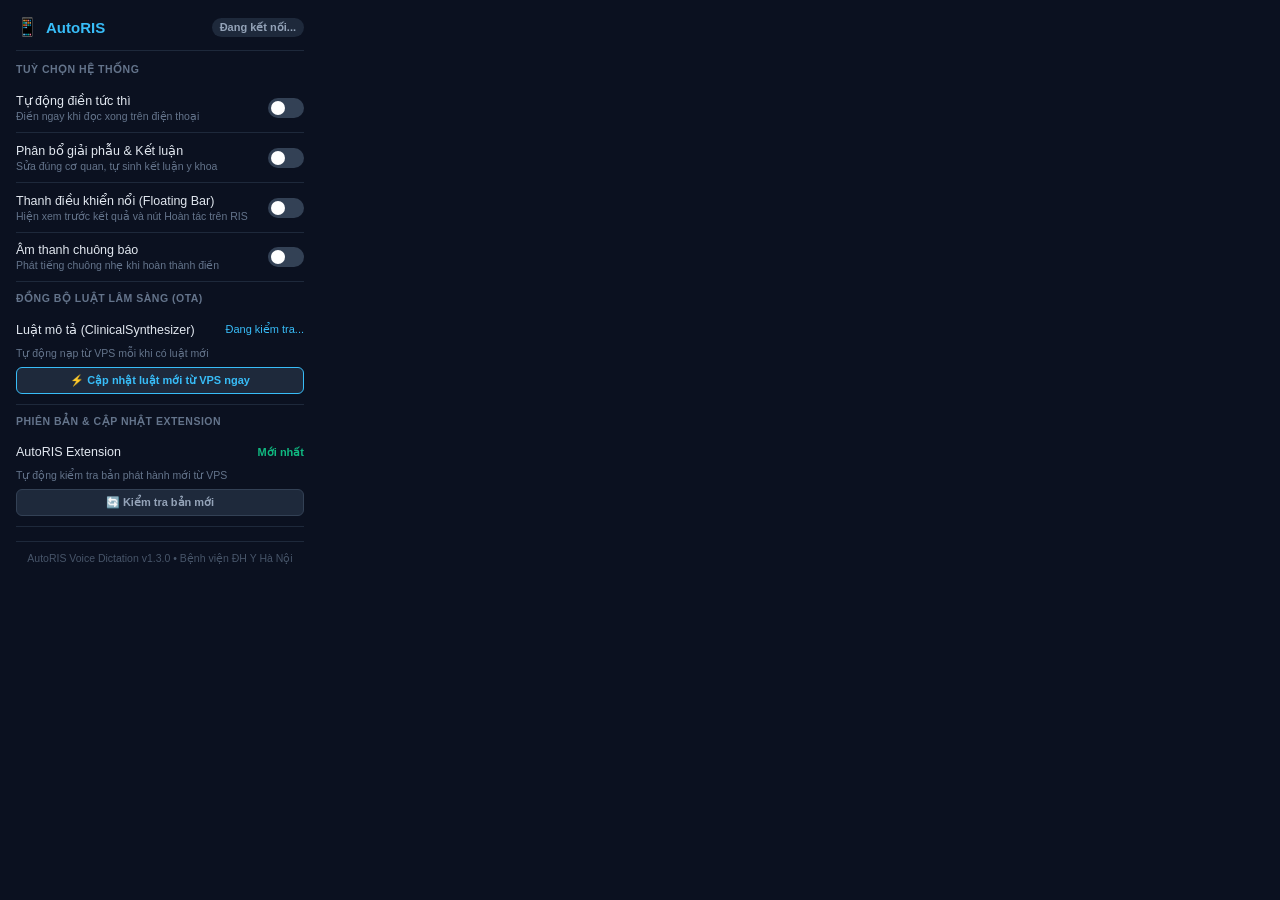
==== chrome_extension/popup.html @ aef82b07 "feat(secretary): implement Human-like AI Medical Secretary Agent and Clinical Safety Guard v1.3.0" ====
<!DOCTYPE html>
<html lang="vi">
<head>
  <meta charset="UTF-8">
  <title>AutoRIS - Cài đặt</title>
  <style>
    body {
      width: 320px;
      margin: 0;
      padding: 16px;
      background-color: #0b1120;
      color: #f8fafc;
      font-family: -apple-system, BlinkMacSystemFont, "Segoe UI", Roboto, sans-serif;
      box-sizing: border-box;
    }
    .header {
      display: flex;
      align-items: center;
      justify-content: space-between;
      border-bottom: 1px solid #1e293b;
      padding-bottom: 12px;
      margin-bottom: 12px;
    }
    .title-box {
      display: flex;
      align-items: center;
      gap: 8px;
    }
    .logo-icon {
      font-size: 18px;
    }
    h1 {
      font-size: 15px;
      font-weight: 700;
      margin: 0;
      color: #38bdf8;
    }
    .status-badge {
      font-size: 11px;
      font-weight: 600;
      padding: 3px 8px;
      border-radius: 9999px;
      background: #1e293b;
      color: #94a3b8;
      display: inline-flex;
      align-items: center;
      gap: 4px;
    }
    .status-online {
      background: rgba(16, 185, 129, 0.15);
      color: #34d399;
      border: 1px solid rgba(16, 185, 129, 0.3);
    }
    .status-offline {
      background: rgba(239, 68, 68, 0.15);
      color: #f87171;
      border: 1px solid rgba(239, 68, 68, 0.3);
    }
    .section-title {
      font-size: 10.5px;
      font-weight: 700;
      text-transform: uppercase;
      letter-spacing: 0.5px;
      color: #64748b;
      margin-top: 10px;
      margin-bottom: 8px;
    }
    .toggle-row {
      display: flex;
      align-items: center;
      justify-content: space-between;
      padding: 10px 0;
      border-bottom: 1px solid #1e293b;
    }
    .toggle-row:last-of-type {
      border-bottom: none;
    }
    .toggle-label {
      font-size: 12.5px;
      font-weight: 500;
      color: #e2e8f0;
    }
    .toggle-desc {
      font-size: 10.5px;
      color: #64748b;
      margin-top: 2px;
    }
    /* Switch */
    .switch {
      position: relative;
      display: inline-block;
      width: 36px;
      height: 20px;
      flex-shrink: 0;
    }
    .switch input { opacity: 0; width: 0; height: 0; }
    .slider {
      position: absolute;
      cursor: pointer;
      top: 0; left: 0; right: 0; bottom: 0;
      background-color: #334155;
      transition: .25s ease;
      border-radius: 20px;
    }
    .slider:before {
      position: absolute;
      content: "";
      height: 14px;
      width: 14px;
      left: 3px;
      bottom: 3px;
      background-color: white;
      transition: .25s ease;
      border-radius: 50%;
    }
    input:checked + .slider { background-color: #0284c7; }
    input:checked + .slider:before { transform: translateX(16px); }

    .footer-info {
      margin-top: 14px;
      padding-top: 10px;
      border-top: 1px solid #1e293b;
      font-size: 10.5px;
      color: #475569;
      text-align: center;
    }
  </style>
</head>
<body>
  <div class="header">
    <div class="title-box">
      <span class="logo-icon">📱</span>
      <h1>AutoRIS</h1>
    </div>
    <span id="server-status-badge" class="status-badge">Đang kết nối...</span>
  </div>

  <div class="section-title">Tuỳ chọn hệ thống</div>

  <div class="toggle-row">
    <div>
      <div class="toggle-label">Tự động điền tức thì</div>
      <div class="toggle-desc">Điền ngay khi đọc xong trên điện thoại</div>
    </div>
    <label class="switch">
      <input type="checkbox" id="auto-apply">
      <span class="slider"></span>
    </label>
  </div>

  <div class="toggle-row">
    <div>
      <div class="toggle-label">Phân bổ giải phẫu & Kết luận</div>
      <div class="toggle-desc">Sửa đúng cơ quan, tự sinh kết luận y khoa</div>
    </div>
    <label class="switch">
      <input type="checkbox" id="smart-synthesize">
      <span class="slider"></span>
    </label>
  </div>

  <div class="toggle-row">
    <div>
      <div class="toggle-label">Thanh điều khiển nổi (Floating Bar)</div>
      <div class="toggle-desc">Hiện xem trước kết quả và nút Hoàn tác trên RIS</div>
    </div>
    <label class="switch">
      <input type="checkbox" id="show-floating-bar">
      <span class="slider"></span>
    </label>
  </div>

  <div class="toggle-row">
    <div>
      <div class="toggle-label">Âm thanh chuông báo</div>
      <div class="toggle-desc">Phát tiếng chuông nhẹ khi hoàn thành điền</div>
    </div>
    <label class="switch">
      <input type="checkbox" id="play-chime">
      <span class="slider"></span>
    </label>
  </div>

  <div class="section-title">Đồng bộ luật lâm sàng (OTA)</div>
  <div class="toggle-row" style="flex-direction:column; align-items:flex-start; gap:8px;">
    <div style="display:flex; justify-content:space-between; width:100%; align-items:center;">
      <span class="toggle-label">Luật mô tả (ClinicalSynthesizer)</span>
      <span id="synthesizer-status" style="font-size:11px; color:#38bdf8;">Đang kiểm tra...</span>
    </div>
    <div class="toggle-desc" id="synthesizer-sync-desc">Tự động nạp từ VPS mỗi khi có luật mới</div>
    <button id="btn-sync-synthesizer" style="width:100%; padding:6px 10px; background:#1e293b; color:#38bdf8; border:1px solid #38bdf8; border-radius:6px; cursor:pointer; font-size:11px; font-weight:600;">
      ⚡ Cập nhật luật mới từ VPS ngay
    </button>
  </div>

  <div class="section-title">Phiên bản & Cập nhật Extension</div>
  <div class="toggle-row" style="flex-direction:column; align-items:flex-start; gap:8px;">
    <div style="display:flex; justify-content:space-between; width:100%; align-items:center;">
      <span class="toggle-label" id="ext-version-label">AutoRIS Extension</span>
      <span id="ext-update-status" style="font-size:11px; color:#10b981; font-weight:600;">Mới nhất</span>
    </div>
    <div class="toggle-desc" id="ext-update-desc">Tự động kiểm tra bản phát hành mới từ VPS</div>
    <div style="display:flex; gap:6px; width:100%;">
      <button id="btn-check-ext-update" style="flex:1; padding:6px 8px; background:#1e293b; color:#94a3b8; border:1px solid #334155; border-radius:6px; cursor:pointer; font-size:11px; font-weight:600;">
        🔄 Kiểm tra bản mới
      </button>
      <button id="btn-download-ext-update" style="flex:1; display:none; padding:6px 8px; background:linear-gradient(135deg, #0284c7 0%, #0369a1 100%); color:#fff; border:none; border-radius:6px; cursor:pointer; font-size:11px; font-weight:700;">
        🚀 Cập nhật ngay (ZIP)
      </button>
    </div>
  </div>

  <div class="footer-info">
    AutoRIS Voice Dictation v1.3.0 • Bệnh viện ĐH Y Hà Nội
  </div>

  <script src="defaults.js"></script>
  <script src="popup.js"></script>
</body>
</html>
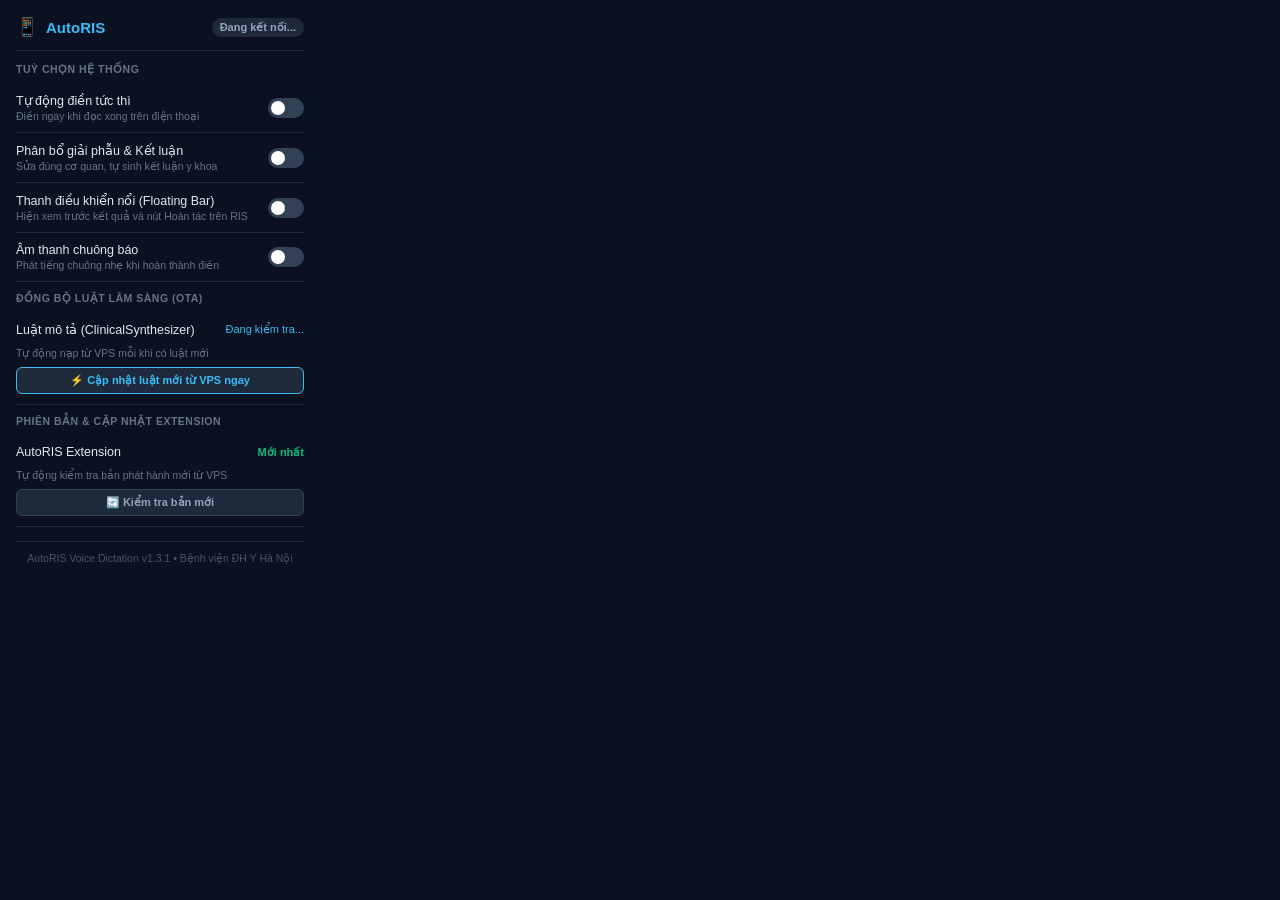
==== commit d9afb7ab: "feat(agent): upgrade to AI Medical Secretary & Clinical Safety Guard v1.3.1 - Add Clinical Immunity " ====
--- a/chrome_extension/popup.html
+++ b/chrome_extension/popup.html
@@ -211,7 +211,7 @@
   </div>
 
   <div class="footer-info">
-    AutoRIS Voice Dictation v1.3.0 • Bệnh viện ĐH Y Hà Nội
+    AutoRIS Voice Dictation v1.3.1 • Bệnh viện ĐH Y Hà Nội
   </div>
 
   <script src="defaults.js"></script>
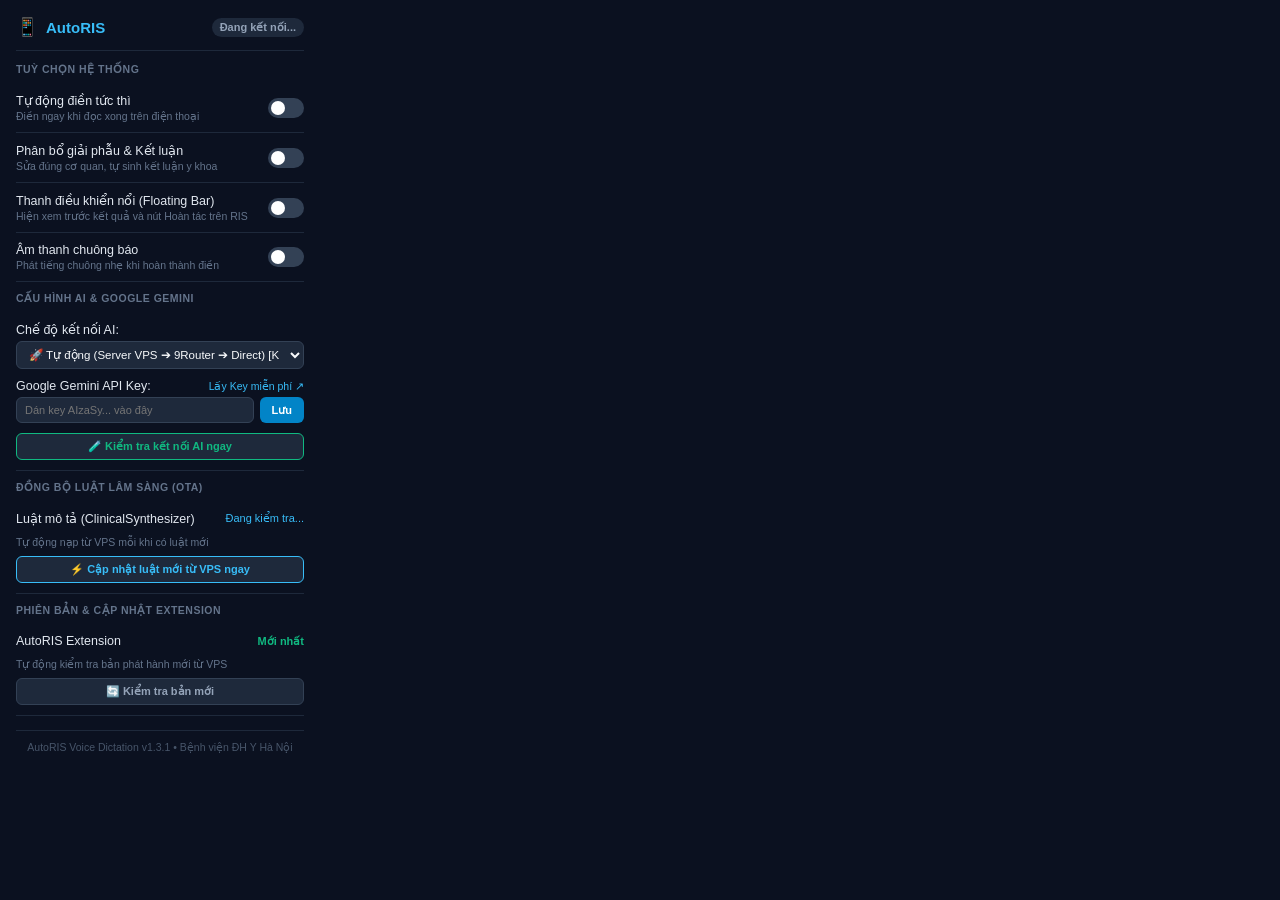
==== commit 24f94479: "fix(ai-gateway): fix Google Gemini direct connection, add API key & test ping UI in extension v2.0.3" ====
--- a/chrome_extension/popup.html
+++ b/chrome_extension/popup.html
@@ -181,6 +181,35 @@
     </label>
   </div>
 
+  <div class="section-title">Cấu hình AI & Google Gemini</div>
+  <div class="toggle-row" style="flex-direction:column; align-items:flex-start; gap:8px;">
+    <div style="width:100%;">
+      <div class="toggle-label" style="margin-bottom:4px;">Chế độ kết nối AI:</div>
+      <select id="connection-mode" style="width:100%; padding:6px 8px; background:#1e293b; color:#f8fafc; border:1px solid #334155; border-radius:6px; font-size:11.5px; outline:none; box-sizing:border-box;">
+        <option value="auto">🚀 Tự động (Server VPS ➔ 9Router ➔ Direct) [Khuyên dùng]</option>
+        <option value="server">☁️ Máy chủ VPS AutoRIS (Không cần Key cá nhân)</option>
+        <option value="direct">🔑 Google Gemini Trực tiếp (Dùng Key cá nhân)</option>
+      </select>
+    </div>
+
+    <div id="gemini-key-box" style="width:100%; margin-top:2px;">
+      <div style="display:flex; justify-content:space-between; align-items:center; margin-bottom:4px;">
+        <span class="toggle-label">Google Gemini API Key:</span>
+        <a href="https://aistudio.google.com/app/apikey" target="_blank" style="font-size:10.5px; color:#38bdf8; text-decoration:none;">Lấy Key miễn phí ↗</a>
+      </div>
+      <div style="display:flex; gap:6px; width:100%; box-sizing:border-box;">
+        <input type="password" id="gemini-api-key" placeholder="Dán key AIzaSy... vào đây" style="flex:1; min-width:0; padding:6px 8px; background:#1e293b; color:#f8fafc; border:1px solid #334155; border-radius:6px; font-size:11px; outline:none; box-sizing:border-box;">
+        <button id="btn-save-gemini-key" style="padding:6px 12px; background:#0284c7; color:#fff; border:none; border-radius:6px; cursor:pointer; font-size:11px; font-weight:600; flex-shrink:0;">Lưu</button>
+      </div>
+      <div id="key-saved-msg" style="font-size:10px; color:#10b981; margin-top:3px; display:none;">✅ Đã lưu API Key thành công!</div>
+    </div>
+
+    <button id="btn-test-ai" style="width:100%; padding:6px 10px; background:#1e293b; color:#10b981; border:1px solid #10b981; border-radius:6px; cursor:pointer; font-size:11px; font-weight:600; margin-top:2px; box-sizing:border-box;">
+      🧪 Kiểm tra kết nối AI ngay
+    </button>
+    <div id="ai-test-result" style="font-size:10.5px; width:100%; display:none; padding:6px; border-radius:4px; margin-top:2px; word-break:break-all; box-sizing:border-box;"></div>
+  </div>
+
   <div class="section-title">Đồng bộ luật lâm sàng (OTA)</div>
   <div class="toggle-row" style="flex-direction:column; align-items:flex-start; gap:8px;">
     <div style="display:flex; justify-content:space-between; width:100%; align-items:center;">
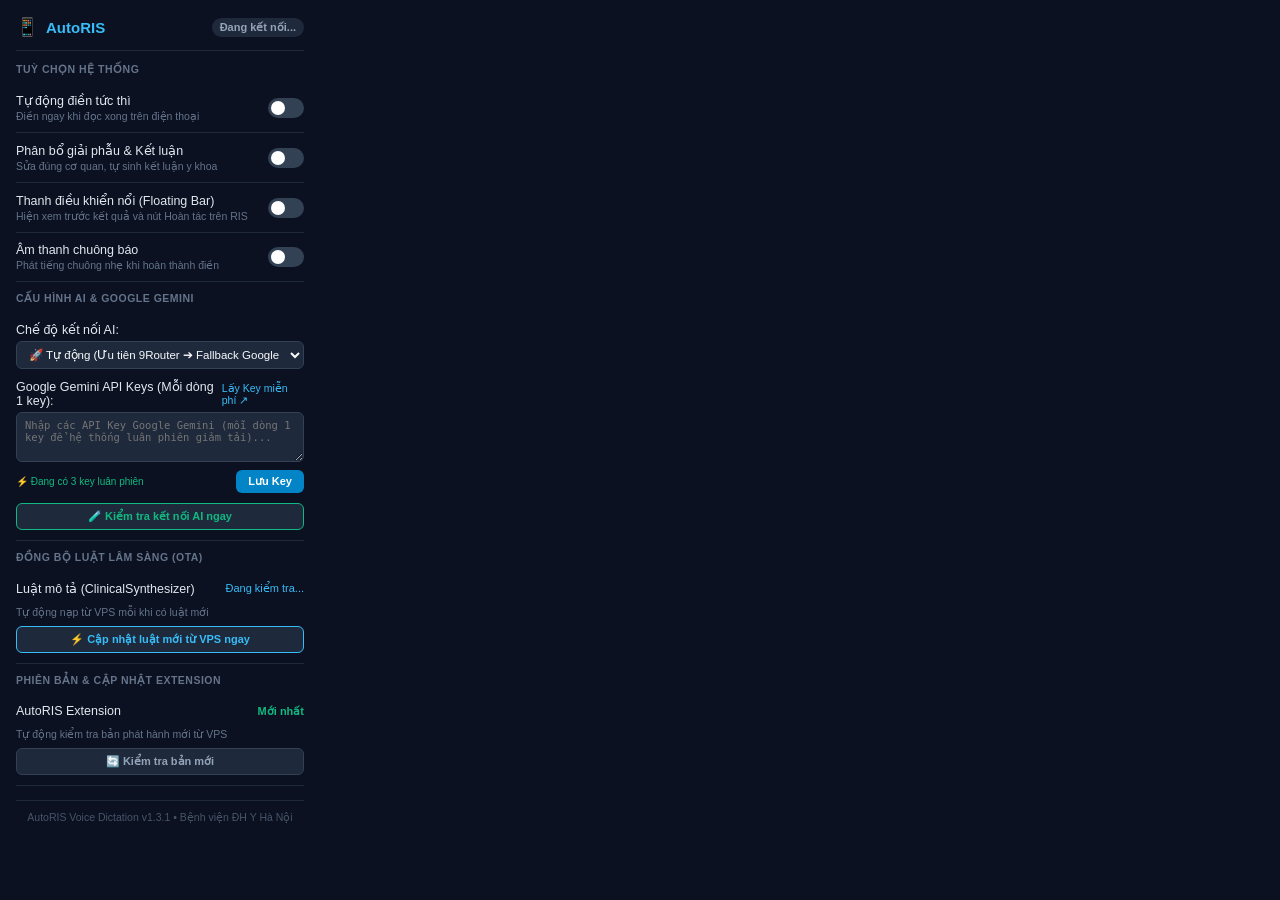
==== commit 21624cd7: "feat(ai): prioritize 9router with 3-key round-robin fallback for Google Gemini direct" ====
--- a/chrome_extension/popup.html
+++ b/chrome_extension/popup.html
@@ -186,22 +186,23 @@
     <div style="width:100%;">
       <div class="toggle-label" style="margin-bottom:4px;">Chế độ kết nối AI:</div>
       <select id="connection-mode" style="width:100%; padding:6px 8px; background:#1e293b; color:#f8fafc; border:1px solid #334155; border-radius:6px; font-size:11.5px; outline:none; box-sizing:border-box;">
-        <option value="auto">🚀 Tự động (Server VPS ➔ 9Router ➔ Direct) [Khuyên dùng]</option>
-        <option value="server">☁️ Máy chủ VPS AutoRIS (Không cần Key cá nhân)</option>
-        <option value="direct">🔑 Google Gemini Trực tiếp (Dùng Key cá nhân)</option>
+        <option value="auto">🚀 Tự động (Ưu tiên 9Router ➔ Fallback Google Direct) [Khuyên dùng]</option>
+        <option value="server">☁️ Máy chủ VPS AutoRIS (Tích hợp Few-Shot & 9Router)</option>
+        <option value="direct">🔑 Google Gemini Trực tiếp (Luân phiên 3 Key giảm tải)</option>
       </select>
     </div>
 
     <div id="gemini-key-box" style="width:100%; margin-top:2px;">
       <div style="display:flex; justify-content:space-between; align-items:center; margin-bottom:4px;">
-        <span class="toggle-label">Google Gemini API Key:</span>
+        <span class="toggle-label">Google Gemini API Keys (Mỗi dòng 1 key):</span>
         <a href="https://aistudio.google.com/app/apikey" target="_blank" style="font-size:10.5px; color:#38bdf8; text-decoration:none;">Lấy Key miễn phí ↗</a>
       </div>
-      <div style="display:flex; gap:6px; width:100%; box-sizing:border-box;">
-        <input type="password" id="gemini-api-key" placeholder="Dán key AIzaSy... vào đây" style="flex:1; min-width:0; padding:6px 8px; background:#1e293b; color:#f8fafc; border:1px solid #334155; border-radius:6px; font-size:11px; outline:none; box-sizing:border-box;">
-        <button id="btn-save-gemini-key" style="padding:6px 12px; background:#0284c7; color:#fff; border:none; border-radius:6px; cursor:pointer; font-size:11px; font-weight:600; flex-shrink:0;">Lưu</button>
+      <textarea id="gemini-api-keys" rows="3" placeholder="Nhập các API Key Google Gemini (mỗi dòng 1 key để hệ thống luân phiên giảm tải)..." style="width:100%; padding:6px 8px; background:#1e293b; color:#f8fafc; border:1px solid #334155; border-radius:6px; font-size:10.5px; font-family:monospace; outline:none; resize:vertical; box-sizing:border-box;"></textarea>
+      <div style="display:flex; justify-content:space-between; align-items:center; margin-top:4px;">
+        <span id="gemini-keys-count" style="font-size:10px; color:#10b981;">⚡ Đang có 3 key luân phiên</span>
+        <button id="btn-save-gemini-key" style="padding:5px 12px; background:#0284c7; color:#fff; border:none; border-radius:6px; cursor:pointer; font-size:11px; font-weight:600;">Lưu Key</button>
       </div>
-      <div id="key-saved-msg" style="font-size:10px; color:#10b981; margin-top:3px; display:none;">✅ Đã lưu API Key thành công!</div>
+      <div id="key-saved-msg" style="font-size:10px; color:#10b981; margin-top:3px; display:none;">✅ Đã lưu cấu hình Key thành công!</div>
     </div>
 
     <button id="btn-test-ai" style="width:100%; padding:6px 10px; background:#1e293b; color:#10b981; border:1px solid #10b981; border-radius:6px; cursor:pointer; font-size:11px; font-weight:600; margin-top:2px; box-sizing:border-box;">
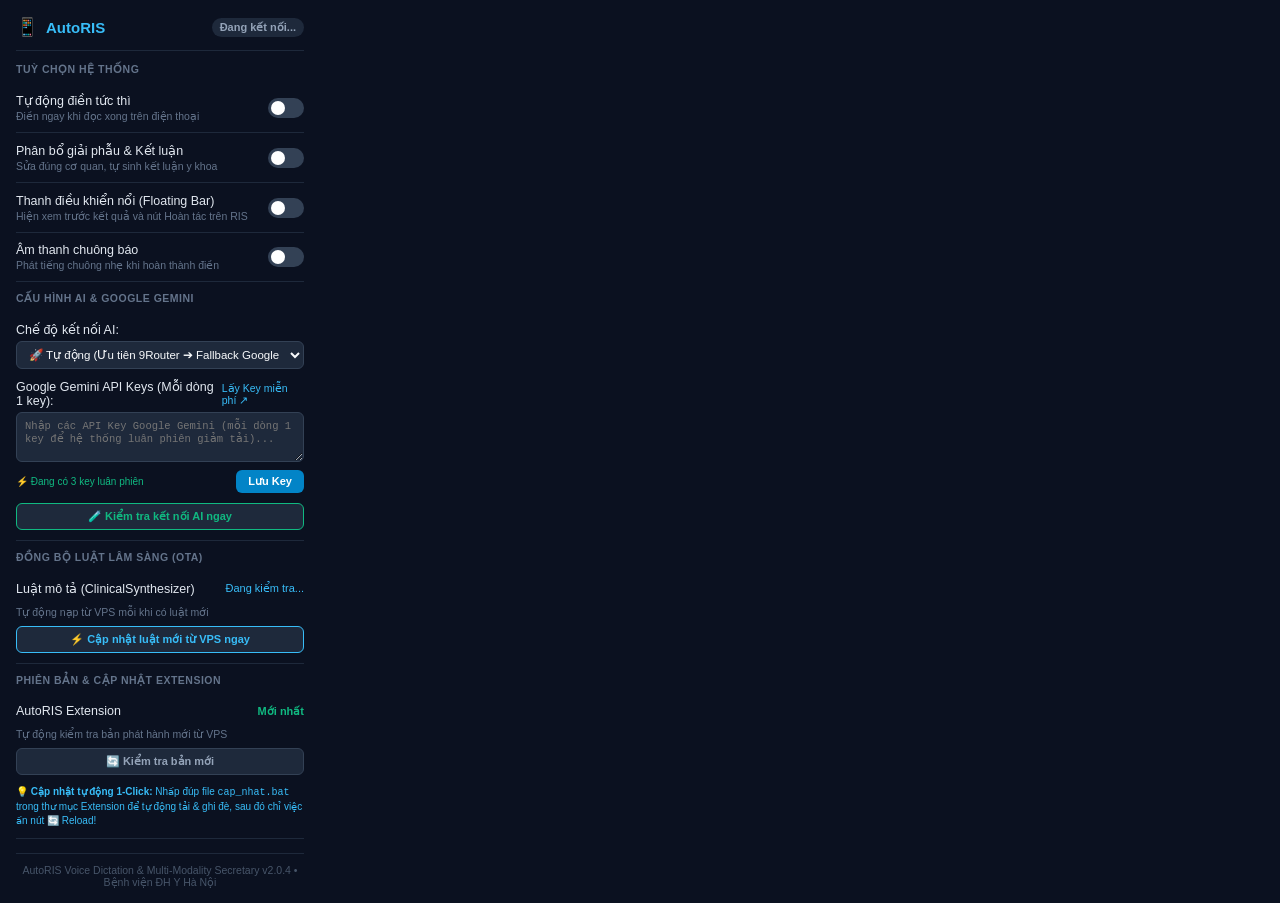
==== commit 955ed52c: "fix(ext): resolve regex syntax error in service worker and add cap_nhat.bat 1-click auto-updater" ====
--- a/chrome_extension/popup.html
+++ b/chrome_extension/popup.html
@@ -238,10 +238,13 @@
         🚀 Cập nhật ngay (ZIP)
       </button>
     </div>
+    <div style="font-size:10px; color:#38bdf8; margin-top:2px; line-height:1.4;">
+      💡 <b>Cập nhật tự động 1-Click:</b> Nhấp đúp file <code>cap_nhat.bat</code> trong thư mục Extension để tự động tải & ghi đè, sau đó chỉ việc ấn nút 🔄 Reload!
+    </div>
   </div>
 
   <div class="footer-info">
-    AutoRIS Voice Dictation v1.3.1 • Bệnh viện ĐH Y Hà Nội
+    AutoRIS Voice Dictation & Multi-Modality Secretary v2.0.4 • Bệnh viện ĐH Y Hà Nội
   </div>
 
   <script src="defaults.js"></script>
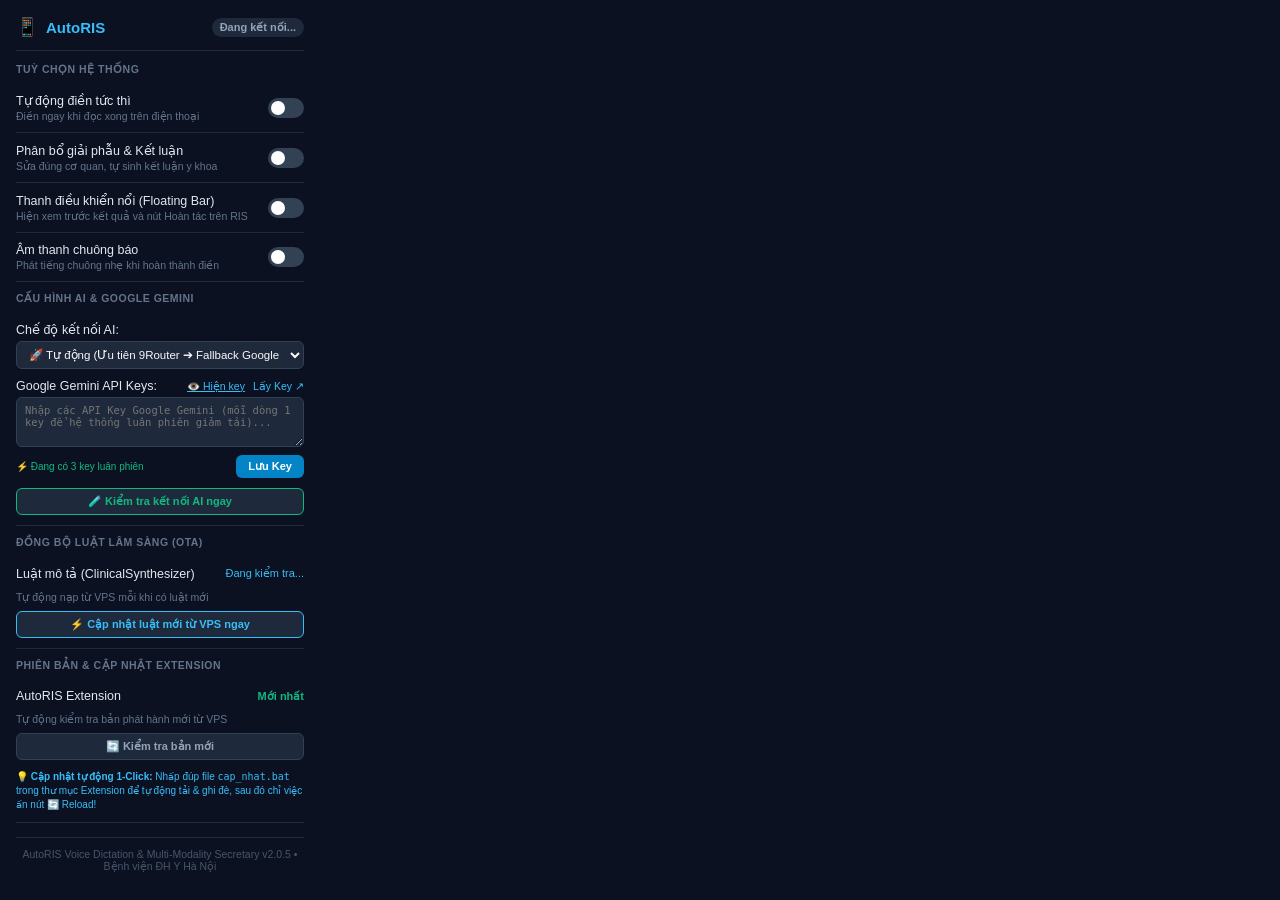
==== commit a6407d65: "fix(ext): mask api keys in settings and enable real-time toggle for floating bar (v2.0.5)" ====
--- a/chrome_extension/popup.html
+++ b/chrome_extension/popup.html
@@ -194,10 +194,13 @@
 
     <div id="gemini-key-box" style="width:100%; margin-top:2px;">
       <div style="display:flex; justify-content:space-between; align-items:center; margin-bottom:4px;">
-        <span class="toggle-label">Google Gemini API Keys (Mỗi dòng 1 key):</span>
-        <a href="https://aistudio.google.com/app/apikey" target="_blank" style="font-size:10.5px; color:#38bdf8; text-decoration:none;">Lấy Key miễn phí ↗</a>
+        <span class="toggle-label">Google Gemini API Keys:</span>
+        <div style="display:flex; gap:8px; align-items:center;">
+          <button type="button" id="btn-toggle-mask-key" style="background:none; border:none; color:#38bdf8; font-size:10.5px; cursor:pointer; padding:0; text-decoration:underline;">👁️ Hiện key</button>
+          <a href="https://aistudio.google.com/app/apikey" target="_blank" style="font-size:10.5px; color:#38bdf8; text-decoration:none;">Lấy Key ↗</a>
+        </div>
       </div>
-      <textarea id="gemini-api-keys" rows="3" placeholder="Nhập các API Key Google Gemini (mỗi dòng 1 key để hệ thống luân phiên giảm tải)..." style="width:100%; padding:6px 8px; background:#1e293b; color:#f8fafc; border:1px solid #334155; border-radius:6px; font-size:10.5px; font-family:monospace; outline:none; resize:vertical; box-sizing:border-box;"></textarea>
+      <textarea id="gemini-api-keys" rows="3" placeholder="Nhập các API Key Google Gemini (mỗi dòng 1 key để hệ thống luân phiên giảm tải)..." style="width:100%; padding:6px 8px; background:#1e293b; color:#f8fafc; border:1px solid #334155; border-radius:6px; font-size:10.5px; font-family:monospace; outline:none; resize:vertical; box-sizing:border-box; -webkit-text-security: disc;"></textarea>
       <div style="display:flex; justify-content:space-between; align-items:center; margin-top:4px;">
         <span id="gemini-keys-count" style="font-size:10px; color:#10b981;">⚡ Đang có 3 key luân phiên</span>
         <button id="btn-save-gemini-key" style="padding:5px 12px; background:#0284c7; color:#fff; border:none; border-radius:6px; cursor:pointer; font-size:11px; font-weight:600;">Lưu Key</button>
@@ -244,7 +247,7 @@
   </div>
 
   <div class="footer-info">
-    AutoRIS Voice Dictation & Multi-Modality Secretary v2.0.4 • Bệnh viện ĐH Y Hà Nội
+    AutoRIS Voice Dictation & Multi-Modality Secretary v2.0.5 • Bệnh viện ĐH Y Hà Nội
   </div>
 
   <script src="defaults.js"></script>
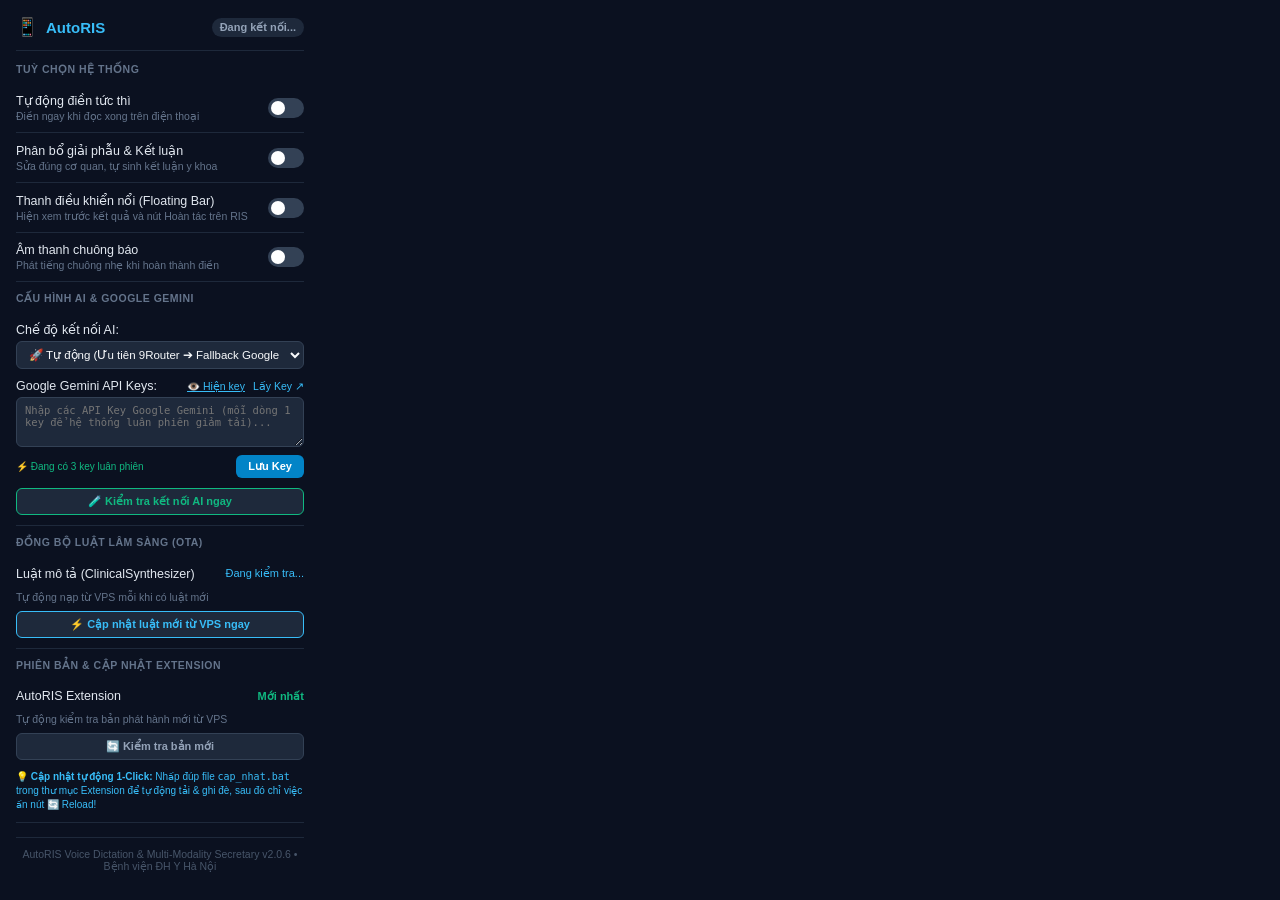
==== commit ca0f19c6: "feat(lungrads): group same-lobe same-tier nodules into one sentence and add doctor note modal for er" ====
--- a/chrome_extension/popup.html
+++ b/chrome_extension/popup.html
@@ -247,7 +247,7 @@
   </div>
 
   <div class="footer-info">
-    AutoRIS Voice Dictation & Multi-Modality Secretary v2.0.5 • Bệnh viện ĐH Y Hà Nội
+    AutoRIS Voice Dictation & Multi-Modality Secretary v2.0.6 • Bệnh viện ĐH Y Hà Nội
   </div>
 
   <script src="defaults.js"></script>
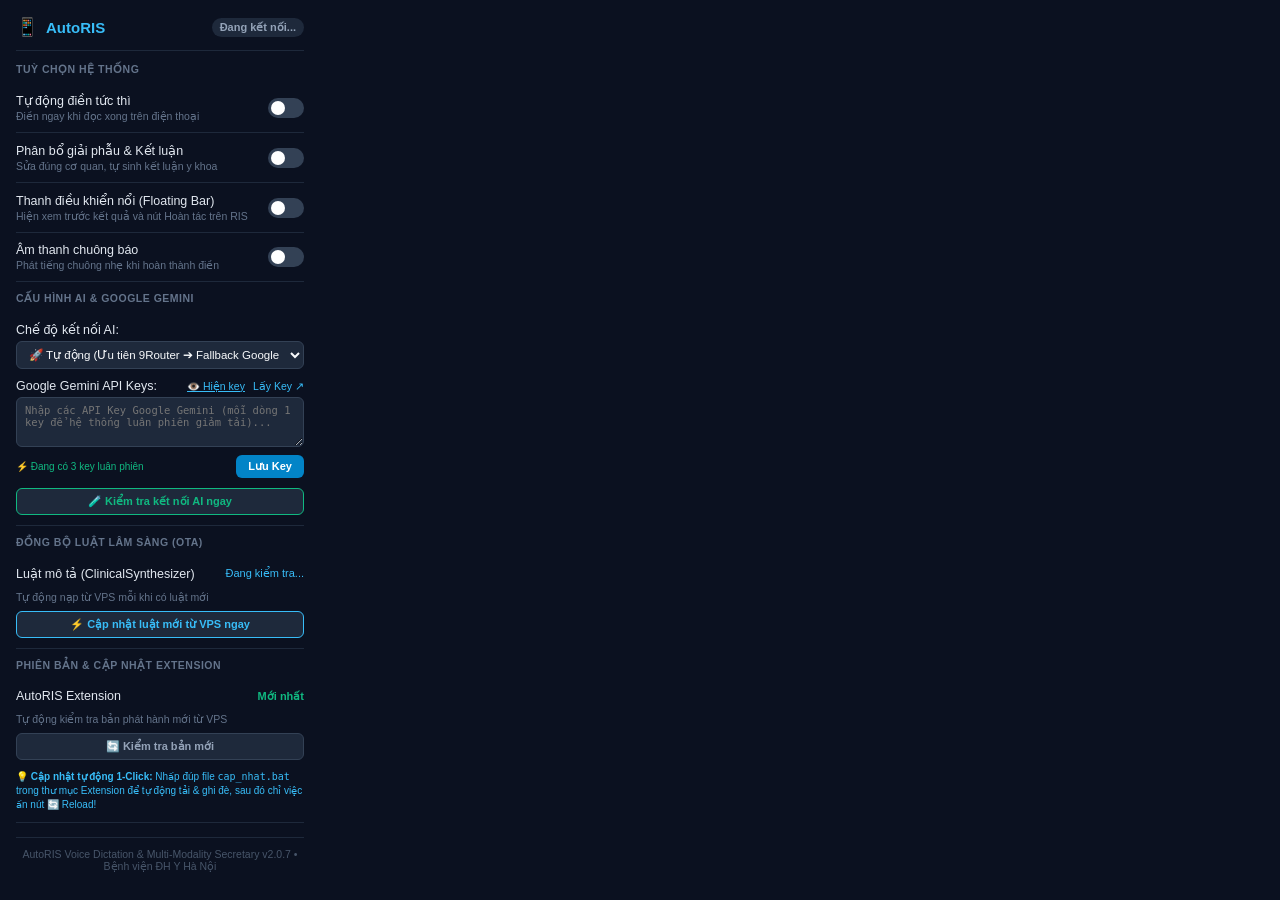
==== commit 4632cc7b: "fix(lungrads): support interlobar fissure nodules and enforce calcified nodule consistency in descri" ====
--- a/chrome_extension/popup.html
+++ b/chrome_extension/popup.html
@@ -247,7 +247,7 @@
   </div>
 
   <div class="footer-info">
-    AutoRIS Voice Dictation & Multi-Modality Secretary v2.0.6 • Bệnh viện ĐH Y Hà Nội
+    AutoRIS Voice Dictation & Multi-Modality Secretary v2.0.7 • Bệnh viện ĐH Y Hà Nội
   </div>
 
   <script src="defaults.js"></script>
